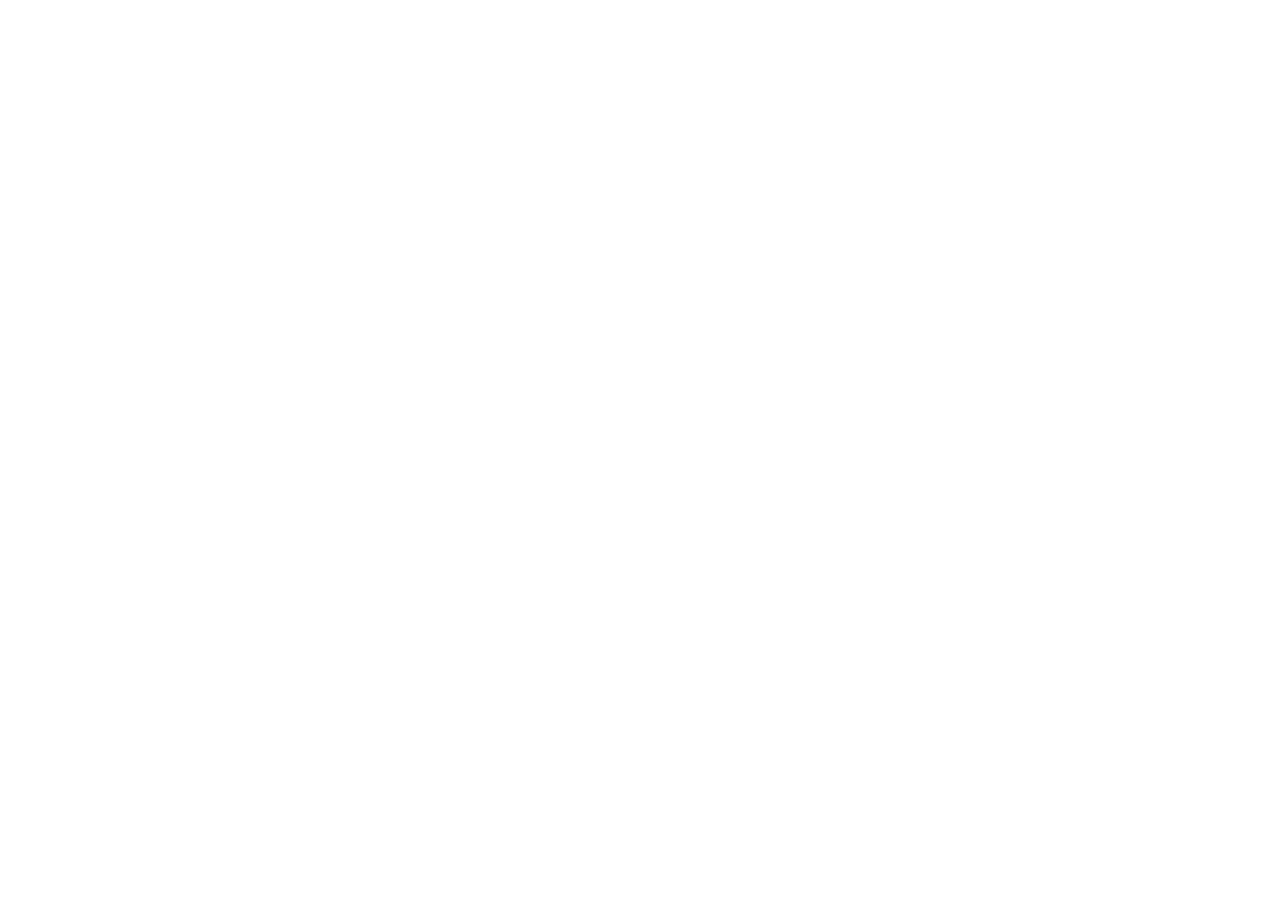
==== index.html @ b3e42848 "test" ====
<!DOCTYPE html>
<html lang="en">
<head>
    <meta charset="UTF-8">
    <meta http-equiv="X-UA-Compatible" content="IE=edge">
    <meta name="viewport" content="width=device-width, initial-scale=1.0">
    <title>Document</title>
</head>
<body>
    
</body>
</html>
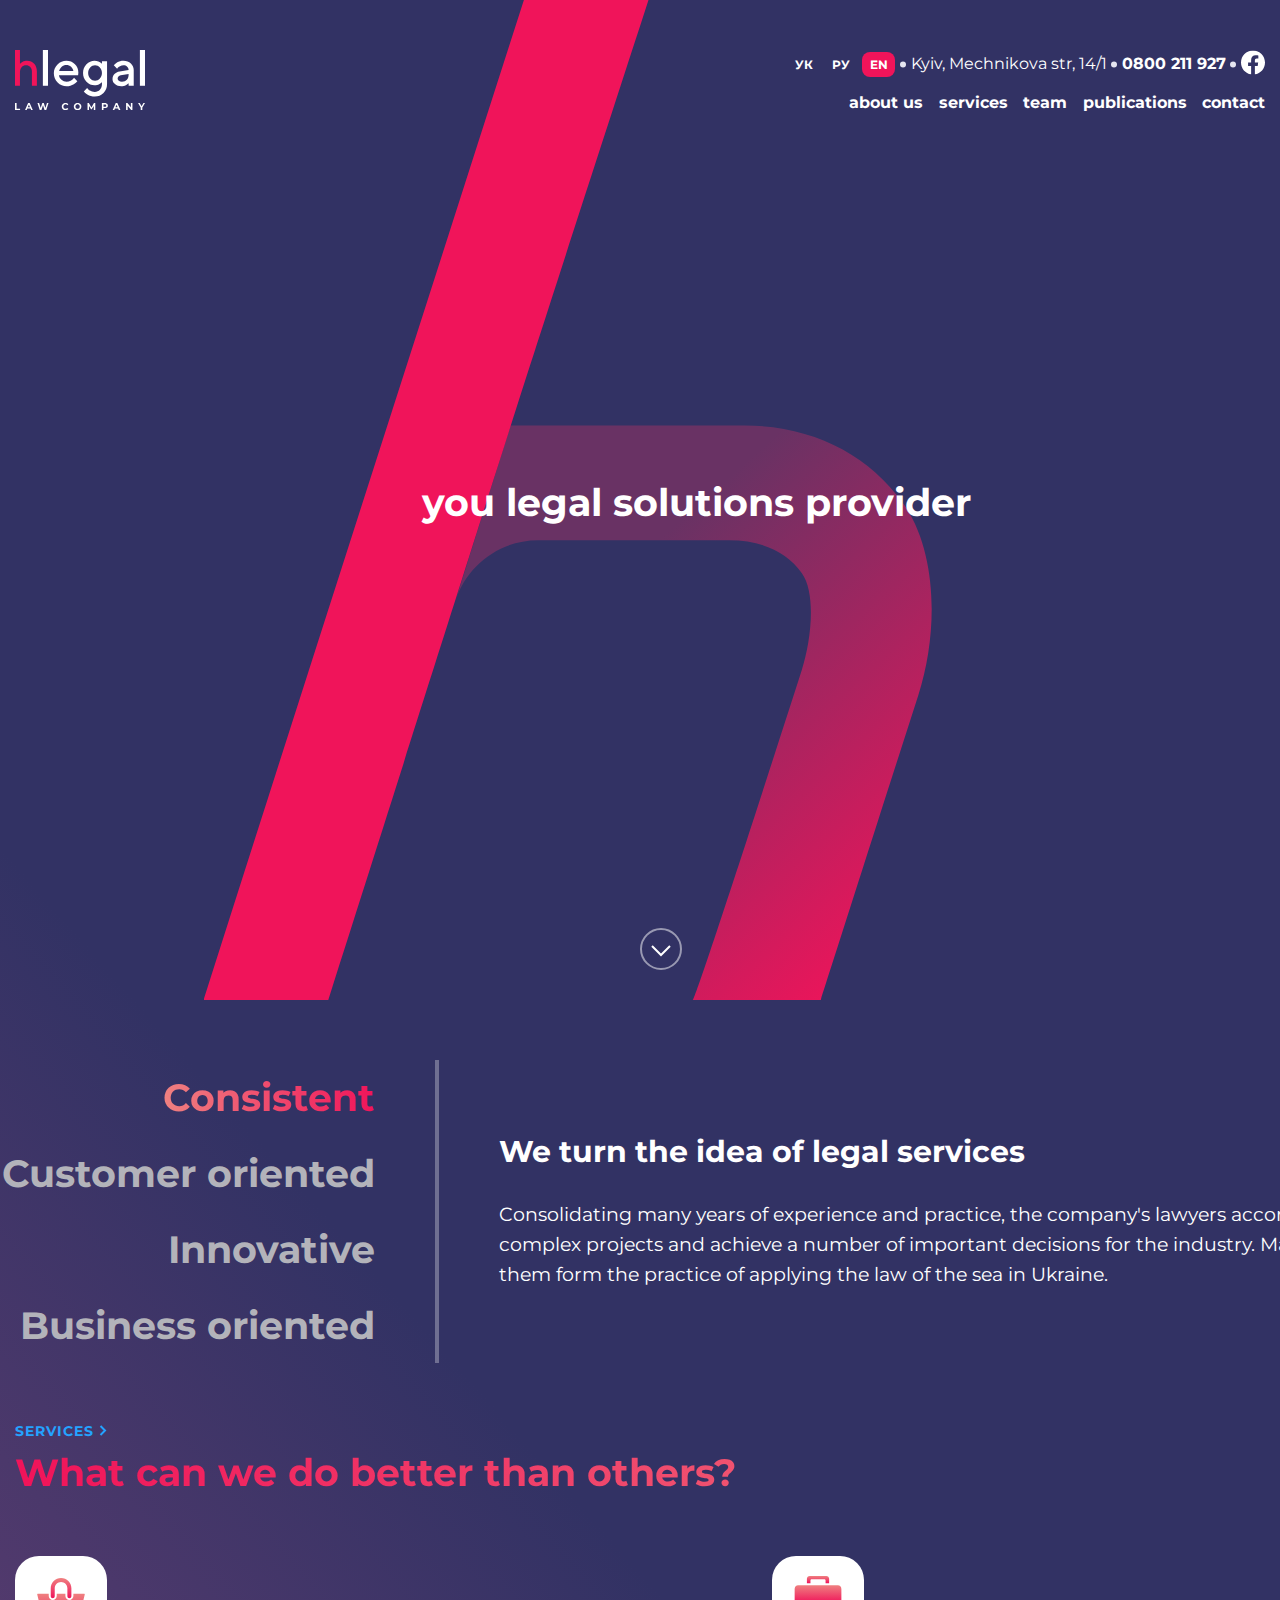
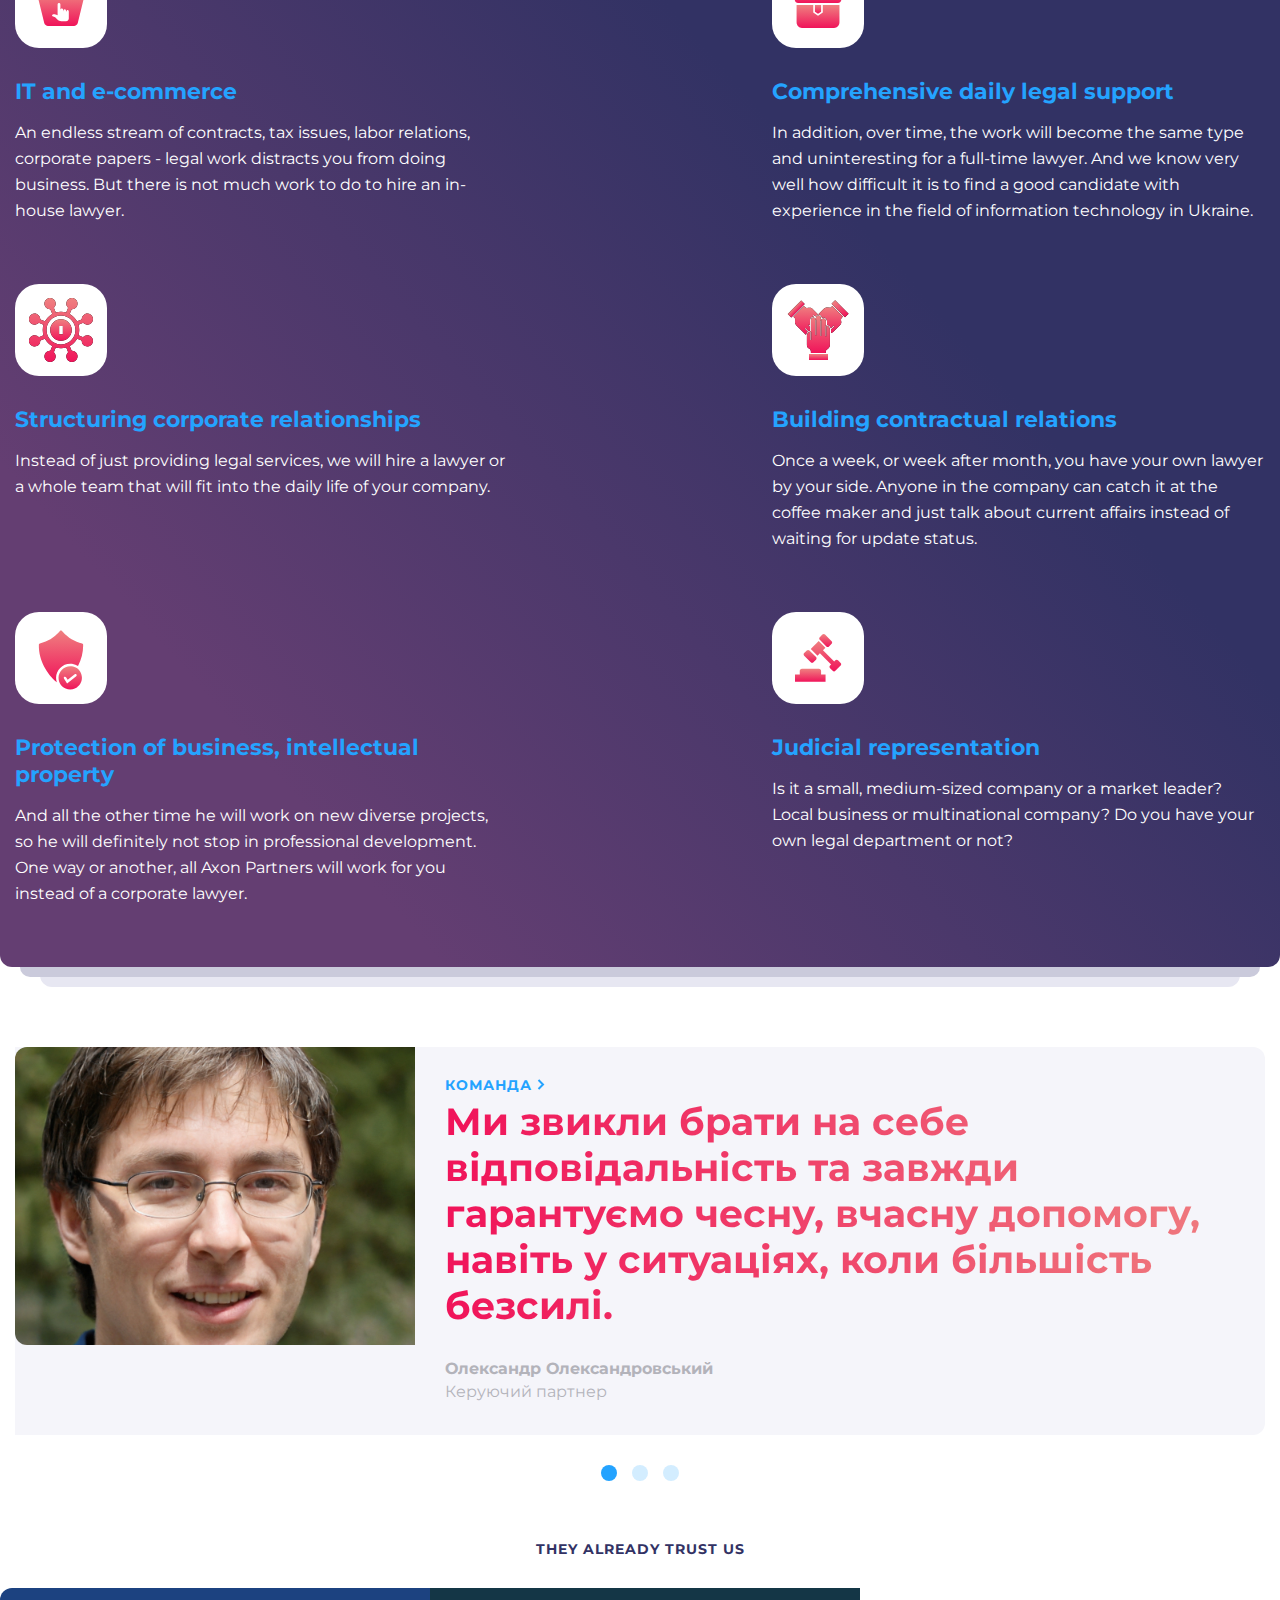
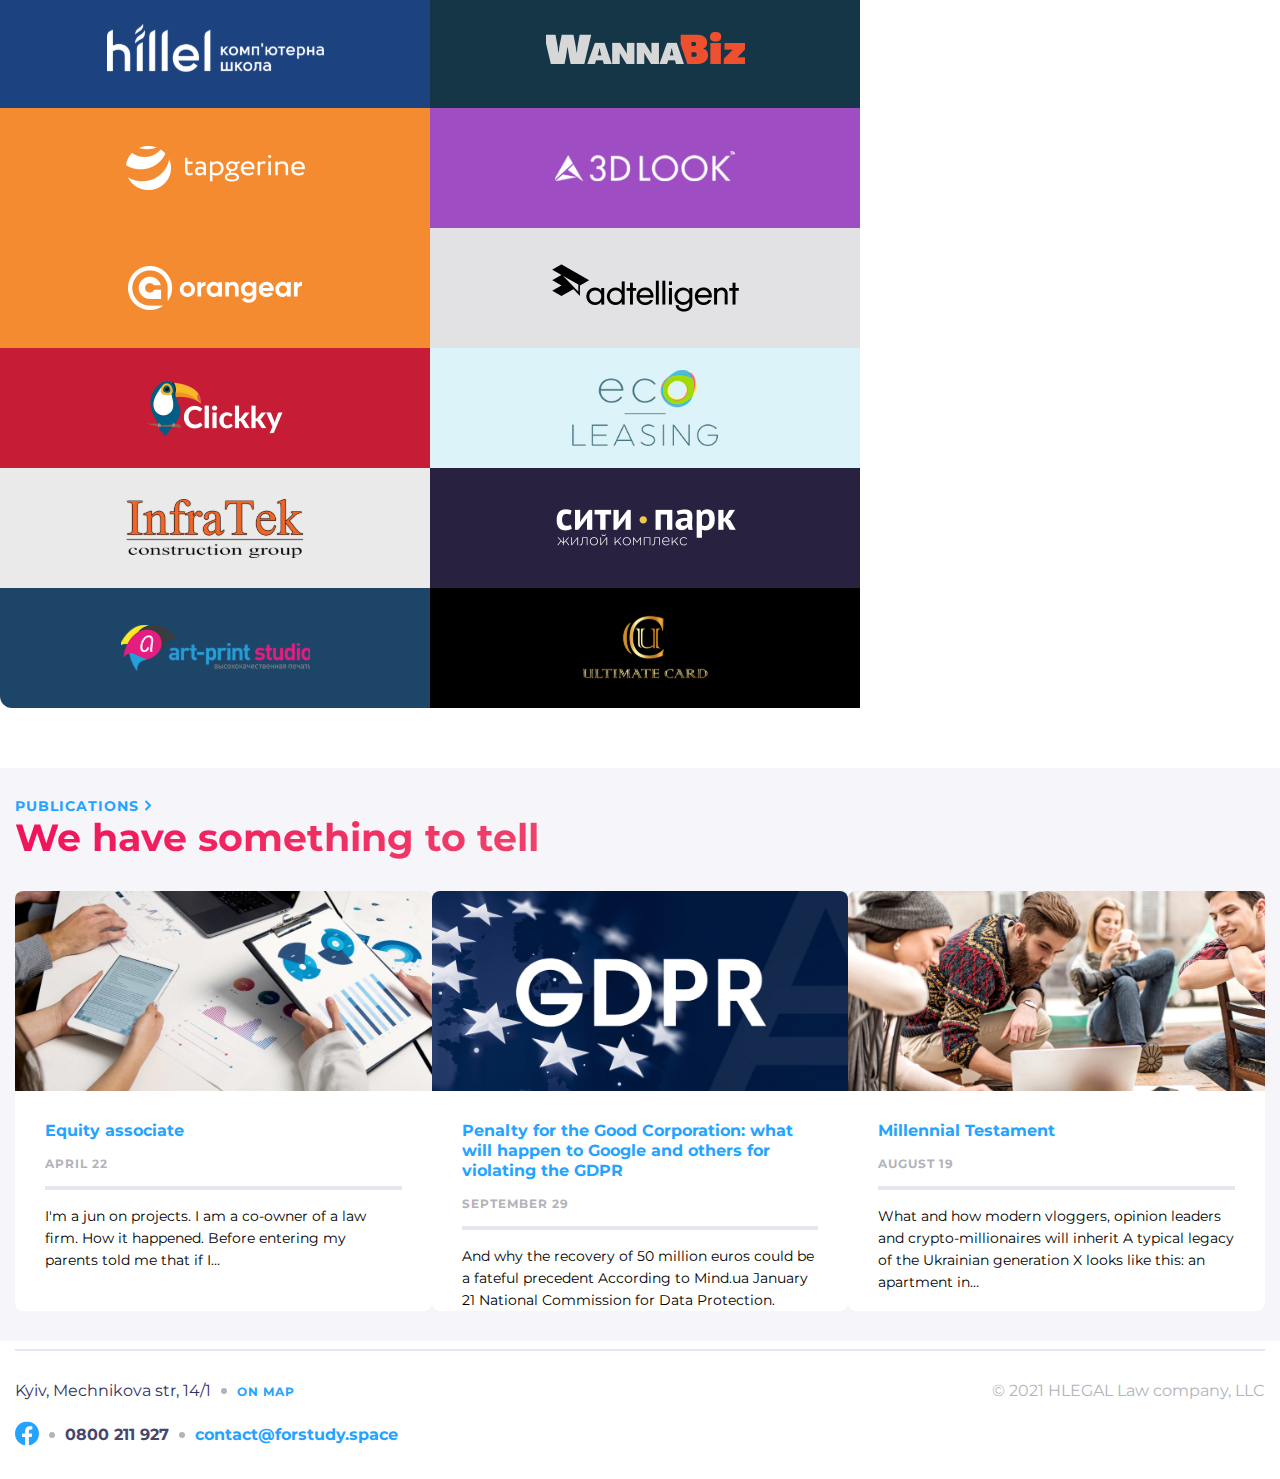
==== commit dfe28478: "v1.0" ====
--- a/index.html
+++ b/index.html
@@ -4,9 +4,344 @@
     <meta charset="UTF-8">
     <meta http-equiv="X-UA-Compatible" content="IE=edge">
     <meta name="viewport" content="width=device-width, initial-scale=1.0">
-    <title>Document</title>
+    <link rel="stylesheet" href="styles/CSS/reset.css">
+    <link rel="stylesheet" href="styles/CSS/style.css">
+    <title>hlegal</title>
 </head>
 <body>
-    
+    <section class="main-content">
+        <div class="splash max-width">
+            <header class="header flex">
+                <div class="header__logo">
+                    <a href="index.html" class="header__logo-link">
+                        <img src="images/Logo.svg" alt="logo" class="header__logo-img">
+                    </a>
+                </div>
+                <div class="header__right-side flex">
+                    <div class="header__contacts flex">
+                        <button class="lang">УК</button>
+                        <button class="lang">РУ</button>
+                        <button class="lang lang-active">EN</button>
+                        <img src="images/icons/Dot_separator.svg" alt="dot" class="dot-separator">
+                        <p class="header-address">Kyiv, Mechnikova str, 14/1</p>
+                        <img src="images/icons/Dot_separator.svg" alt="dot" class="dot-separator">
+                        <a href="tel:+0800211927" class="header-tel">0800 211 927</a>
+                        <img src="images/icons/Dot_separator.svg" alt="dot" class="dot-separator">
+                        <a href="https://www.facebook.com/" class="fb-link" target="blank">
+                            <svg class="fb-logo-header" width="24" height="25" viewBox="0 0 24 25" 
+                            fill="none" xmlns="http://www.w3.org/2000/svg">
+                                <g clip-path="url(#clip0_34498_2871)">
+                                <path d="M24 12.5733C24 5.90541 18.6274 0.5 12 0.5C5.37258 0.5 0 5.90541 
+                                0 12.5733C0 18.5995 4.38823 23.5943 10.125 24.5V16.0633H7.07813V12.5733H10.125V9.91343C10.125 6.88755 
+                                11.9165 5.21615 14.6576 5.21615C15.9705 5.21615 17.3438 5.45195 17.3438 5.45195V8.42313H15.8306C14.3399 
+                                8.42313 13.875 9.35379 13.875 10.3086V12.5733H17.2031L16.6711 16.0633H13.875V24.5C19.6118 
+                                23.5943 24 18.5995 24 12.5733Z" fill="white"/>
+                                </g>
+                                <defs>
+                                <clipPath id="clip0_34498_2871">
+                                <rect width="24" height="24" fill="white" transform="translate(0 0.5)"/>
+                                </clipPath>
+                                </defs>
+                            </svg>
+                        </a>
+                    </div>
+                    <nav class="header__nav">
+                        <ul class="header__nav_ul flex">
+                            <li class="header__nav-item">
+                                <a href="" class="header__nav-link">about us</a>
+                            </li>
+                            <li class="header__nav-item">
+                                <a href="" class="header__nav-link">services</a>
+                            </li>
+                            <li class="header__nav-item">
+                                <a href="" class="header__nav-link">team</a>
+                            </li>
+                            <li class="header__nav-item">
+                                <a href="" class="header__nav-link">publications</a>
+                            </li>
+                            <li class="header__nav-item">
+                                <a href="" class="header__nav-link">contact</a>
+                            </li>
+                        </ul>
+                    </nav>
+                </div>
+            </header>
+            <p class="splash__text">you legal solutions provider</p>
+            <svg class="scroll" width="42" height="42" viewBox="0 0 42 42" fill="none" xmlns="http://www.w3.org/2000/svg">
+                <circle opacity="0.5" cx="21" cy="21" r="20" stroke="white" stroke-width="2"/>
+                <path d="M12 18L21 27L30 18" stroke="white" stroke-width="2"/>
+            </svg>
+        </div>
+        <div class="experience flex max-width">
+            <ul class="experience__list flex">
+                <li><a href="" class="experience__link experience-active">Consistent</a></li>
+                <li><a href="" class="experience__link">Customer oriented</a></li>
+                <li><a href="" class="experience__link">Innovative</a></li>
+                <li><a href="" class="experience__link">Business oriented</a></li>
+            </ul>
+            <img src="images/vertical-line.svg" class="experience__vert-line">
+            <div class="experience__content">
+                <h2 class="experience__title">We turn the idea of legal services</h2>
+                <p class="experience__text">
+                    Consolidating many years of experience and practice, the company's 
+                    lawyers accompany complex projects and achieve a number of important 
+                    decisions for the industry. Many of them form the practice of applying 
+                    the law of the sea in Ukraine.
+                </p>
+            </div>
+        </div>
+        <div class="services">
+            <div class="max-width">
+                <a href="http://" class="services__link" >Services 
+                    <svg class="arrow" width="8" height="11" viewBox="0 0 8 11" fill="none" xmlns="http://www.w3.org/2000/svg">
+                        <path d="M1.5 1L6 5.5L1.5 10" stroke="#24A3FF" stroke-width="2"/>
+                    </svg>
+                </a>
+                <p class="services__title">What can we do better than others?</p>
+                <div class="services__cards flex">
+                    <div class="service-card">
+                        <img src="images/icons/Icon1.svg" alt="icon" class="service-card__icon">
+                        <a href="" class="service-card__link">IT and e-commerce</a>
+                        <p class="service-card__text">
+                            An endless stream of contracts, tax issues, labor relations, 
+                            corporate papers - legal work distracts you from doing business. 
+                            But there is not much work to do to hire an in-house lawyer.
+                        </p>
+                    </div>
+                    <div class="service-card">
+                        <img src="images/icons/Icon2.svg" alt="icon" class="service-card__icon">
+                        <a href="" class="service-card__link">Comprehensive daily legal support</a>
+                        <p class="service-card__text">
+                            In addition, over time, the work will become the same type and 
+                            uninteresting for a full-time lawyer. And we know very well how 
+                            difficult it is to find a good candidate with experience in the 
+                            field of information technology in Ukraine.
+                        </p>
+                    </div>
+                    <div class="service-card">
+                        <img src="images/icons/Icon3.svg" alt="icon" class="service-card__icon">
+                        <a href="" class="service-card__link">Structuring corporate relationships</a>
+                        <p class="service-card__text">Instead of just providing legal services, we will 
+                            hire a lawyer or a whole team that will fit into the daily life of 
+                            your company.
+                        </p>
+                    </div>
+                    <div class="service-card">
+                        <img src="images/icons/Icon4.svg" alt="icon" class="service-card__icon">
+                        <a href="" class="service-card__link">Building contractual relations</a>
+                        <p class="service-card__text">
+                            Once a week, or week after month, you have your own lawyer by your side. 
+                            Anyone in the company can catch it at the coffee maker and just talk 
+                            about current affairs instead of waiting for update status.
+                        </p>
+                    </div>
+                    <div class="service-card">
+                        <img src="images/icons/Icon5.svg" alt="icon" class="service-card__icon">
+                        <a href="" class="service-card__link">Protection of business, intellectual property</a>
+                        <p class="service-card__text">
+                            And all the other time he will work on new diverse projects, so he will 
+                            definitely not stop in professional development. One way or another, 
+                            all Axon Partners will work for you instead of a corporate lawyer.
+                        </p>
+                    </div>
+                    <div class="service-card">
+                        <img src="images/icons/Icon6.svg" alt="icon" class="service-card__icon">
+                        <a href="" class="service-card__link">Judicial representation</a>
+                        <p class="service-card__text">
+                            Is it a small, medium-sized company or a market leader? Local business 
+                            or multinational company? Do you have your own legal department or not?
+                        </p>
+                    </div>
+                </div>
+            </div>
+        </div>
+    </section>
+    <section class="team">
+        <div class="max-width">
+            <div class="team-card flex">
+                <img src="images/Team-1.jpg" alt="photo" class="team-card__photo">
+                <div class="team-card__info">
+                    <a href="" class="team-card__link">команда
+                        <svg class="arrow" width="8" height="11" viewBox="0 0 8 11" fill="none" xmlns="http://www.w3.org/2000/svg">
+                            <path d="M1.5 1L6 5.5L1.5 10" stroke="#24A3FF" stroke-width="2"/>
+                        </svg>
+                    </a>
+                    <p class="team-card__title">
+                        Ми звикли брати на себе відповідальність та завжди гарантуємо чесну, 
+                        вчасну допомогу, навіть у ситуаціях, коли більшість безсилі.
+                    </p>
+                    <p class="team-card__name">Олександр Олександровський</p>
+                    <p class="team-card__post">Керуючий партнер</p>
+                </div>
+            </div>
+            <div class="team-pointers flex">
+                <svg class="team-pointers__pointer pointer-active" width="16" height="16" 
+                viewBox="0 0 16 16" fill="none" xmlns="http://www.w3.org/2000/svg">
+                    <circle opacity="0.2" cx="8" cy="8" r="8" fill="#24A3FF"/>
+                </svg>
+                <svg class="team-pointers__pointer" width="16" height="16" 
+                viewBox="0 0 16 16" fill="none" xmlns="http://www.w3.org/2000/svg">
+                    <circle opacity="0.2" cx="8" cy="8" r="8" fill="#24A3FF"/>
+                </svg>
+                <svg class="team-pointers__pointer" width="16" height="16" 
+                viewBox="0 0 16 16" fill="none" xmlns="http://www.w3.org/2000/svg">
+                    <circle opacity="0.2" cx="8" cy="8" r="8" fill="#24A3FF"/>
+                </svg>
+            </div>
+        </div>
+    </section>
+    <article class="clients">
+        <h3 class="clients__title">They already trust us</h3>
+        <div class="clients__cards flex">
+            <div class="client-card">
+                <a href="" class="card-hillel">
+                    <img src="images/clients/hillel.svg" alt="hillel" class="client-card__img">
+                </a>
+            </div>
+            <div class="client-card">
+                <a href="" class="card-wannabiz">
+                    <img src="images/clients/wannabiz.svg" alt="wannabiz" class="client-card__img">
+                </a>
+            </div>
+            <div class="client-card">
+                <a href="" class="card-tapgerine">
+                    <img src="images/clients/tapgerine.svg" alt="tapgerine" class="client-card__img">
+                </a>
+            </div>
+            <div class="client-card">
+                <a href="" class="card-3dlook">
+                    <img src="images/clients/3dlook.svg" alt="3dlook" class="client-card__img">
+                </a></div>
+            <div class="client-card">
+                <a href="" class="card-orangear">
+                    <img src="images/clients/orangear.svg" alt="orangear" class="client-card__img">
+                </a>
+            </div>
+            <div class="client-card">
+                <a href="" class="card-adtelligent">
+                    <img src="images/clients/adtelligent.svg" alt="adtelligent" class="client-card__img">
+                </a>
+            </div>
+            <div class="client-card">
+                <a href="" class="card-clickky">
+                    <img src="images/clients/clickky.svg" alt="clickky" class="client-card__img">
+                </a>
+            </div>
+            <div class="client-card">
+                <a href="" class="card-eco">
+                    <img src="images/clients/eco-leasing.svg" alt="eco" class="client-card__img">
+                </a>
+            </div>
+            <div class="client-card">
+                <a href="" class="card-ingratek">
+                    <img src="images/clients/ingratek.svg" alt="ingratek" class="client-card__img">
+                </a>
+            </div>
+            <div class="client-card">
+                <a href="" class="card-city-par">
+                    <img src="images/clients/city-par.svg" alt="city-par" class="client-card__img">
+                </a>
+            </div>
+            <div class="client-card">
+                <a href="" class="card-artprint">
+                    <img src="images/clients/artprint.svg" alt="artprint" class="client-card__img">
+                </a>
+            </div>
+            <div class="client-card">
+                <a href="" class="card-ultimatecard">
+                    <img src="images/clients/ultimatecard.svg" alt="ultimatecard" class="client-card__img">
+                </a>
+            </div>
+        </div>
+    </article>
+    <article class="recommended">
+        <div class="max-width">
+            <a href="" class="recommended__link">Publications
+                <svg class="arrow" width="8" height="11" viewBox="0 0 8 11" fill="none" xmlns="http://www.w3.org/2000/svg">
+                    <path d="M1.5 1L6 5.5L1.5 10" stroke="#24A3FF" stroke-width="2"/>
+                </svg>
+            </a>
+            <p class="recommended__title">We have something to tell</p>
+            <div class="recommended__cards flex">
+                <div class="recommended-card flex">
+                    <img src="images/Publication-1.jpg" alt="img" class="recommended-card__img">
+                    <div class="recommended-card-info">
+                        <a href="" class="recommended-card__link">Equity associate</a>
+                        <p class="recommended-card__date">April 22</p>
+                        <hr class="recommended-card__line">
+                        <p class="recommended-card__text">
+                            I'm a jun on projects. I am a co-owner of a law firm. How it happened. 
+                            Before entering my parents told me that if I…
+                        </p>
+                    </div>
+                </div>
+                <div class="recommended-card flex">
+                    <img src="images/Publication-2.jpg" alt="img" class="recommended-card__img">
+                    <div class="recommended-card-info">
+                        <a href="" class="recommended-card__link">
+                            Penalty for the Good Corporation: what will happen to Google and others 
+                            for violating the GDPR
+                        </a>
+                        <p class="recommended-card__date">September 29</p>
+                        <hr class="recommended-card__line">
+                        <p class="recommended-card__text">
+                            And why the recovery of 50 million euros could be a fateful precedent 
+                            According to Mind.ua January 21 National Commission for Data Protection.
+                        </p>
+                    </div>
+                </div>
+                <div class="recommended-card flex">
+                    <img src="images/Publication-3.jpg" alt="img" class="recommended-card__img">
+                    <div class="recommended-card-info">
+                        <a href="" class="recommended-card__link">Millennial Testament</a>
+                        <p class="recommended-card__date">August 19</p>
+                        <hr class="recommended-card__line">
+                        <p class="recommended-card__text">
+                            What and how modern vloggers, opinion leaders and crypto-millionaires will 
+                            inherit A typical legacy of the Ukrainian generation X looks like this: an 
+                            apartment in…
+                        </p>
+                    </div>
+                </div>
+            </div>
+        </div>
+    </article>
+    <footer class="footer">
+        <div class="max-width">
+            <hr class="footer__line">
+            <div class="footer-content">
+                <div class="footer-content__address flex">
+                <p class="footer-address">Kyiv, Mechnikova str, 14/1</p>
+                <img src="images/icons/Dot_separator_grey.svg" alt="dot" class="dot-footer">
+                <a href="https://goo.gl/maps/HqJqgipNbbEoMEjj6" class="footer-map" target="blank">On map</a>
+                <p class="copyrights">© 2021 HLEGAL Law company, LLC</p>
+                </div>
+                <div class="footer-content__contacts flex">
+                    <a href="https://www.facebook.com/" class="fb-link" target="blank">
+                        <svg class="fb-logo-footer" width="24" height="25" viewBox="0 0 24 25" 
+                        fill="none" xmlns="http://www.w3.org/2000/svg">
+                            <g clip-path="url(#clip0_34498_2871)">
+                            <path d="M24 12.5733C24 5.90541 18.6274 0.5 12 0.5C5.37258 0.5 0 5.90541 
+                            0 12.5733C0 18.5995 4.38823 23.5943 10.125 24.5V16.0633H7.07813V12.5733H10.125V9.91343C10.125 6.88755 
+                            11.9165 5.21615 14.6576 5.21615C15.9705 5.21615 17.3438 5.45195 17.3438 5.45195V8.42313H15.8306C14.3399 
+                            8.42313 13.875 9.35379 13.875 10.3086V12.5733H17.2031L16.6711 16.0633H13.875V24.5C19.6118 
+                            23.5943 24 18.5995 24 12.5733Z" fill="white"/>
+                            </g>
+                            <defs>
+                            <clipPath id="clip0_34498_2871">
+                            <rect width="24" height="24" fill="white" transform="translate(0 0.5)"/>
+                            </clipPath>
+                        </defs>
+                        </svg>
+                    </a>
+                    <img src="images/icons/Dot_separator_grey.svg" alt="dot" class="dot-footer">
+                    <a href="tel:+0800211927" class="footer-tel">0800 211 927</a>
+                    <img src="images/icons/Dot_separator_grey.svg" alt="dot" class="dot-footer">
+                    <a class="footer-mail" href="mailto:">contact@forstudy.space</a>
+                </div>
+            </div>
+        </div>
+        </div>
+    </footer>
 </body>
 </html>--- a/styles/CSS/style.css
+++ b/styles/CSS/style.css
@@ -0,0 +1,562 @@
+.flex {
+  display: flex; }
+
+.max-width {
+  max-width: 1630px;
+  margin: 0 auto;
+  padding: 0 15px; }
+
+a {
+  text-decoration: none;
+  font-family: 'Montserrat'; }
+
+.header {
+  justify-content: space-between;
+  padding-top: 50px; }
+
+.header__logo-link {
+  display: block;
+  width: 130px; }
+
+.header__right-side {
+  flex-direction: column;
+  align-items: flex-end; }
+
+.header__contacts {
+  justify-content: space-between;
+  align-items: center;
+  width: 478px; }
+
+.lang {
+  border-radius: 8px;
+  width: 33px;
+  height: 25px;
+  border: none;
+  background: none;
+  font-family: 'Montserrat';
+  font-weight: 700;
+  font-size: 12px;
+  line-height: 15px;
+  color: #fff;
+  cursor: pointer; }
+  .lang:hover {
+    background: rgba(255, 255, 255, 0.2); }
+  .lang.lang-active {
+    background: #F0145A; }
+
+.header-address {
+  font-family: 'Montserrat';
+  font-weight: 400;
+  font-size: 16px;
+  line-height: 20px;
+  color: #fff;
+  text-decoration: none; }
+
+.header-tel {
+  font-family: 'Montserrat';
+  font-weight: 700;
+  font-size: 16px;
+  line-height: 20px;
+  color: #fff; }
+
+.fb-link {
+  display: block;
+  width: 24px; }
+
+.fb-logo-header path {
+  fill: #fff; }
+.fb-logo-header:hover path {
+  fill: #F0145A; }
+
+.header__nav_ul {
+  width: 416px;
+  margin-top: 15px;
+  justify-content: space-between; }
+
+.header__nav-link {
+  font-family: 'Montserrat';
+  font-weight: 700;
+  font-size: 16px;
+  line-height: 20px;
+  color: #fff; }
+  .header__nav-link:hover {
+    text-decoration: underline solid 2px;
+    text-underline-offset: 6px; }
+
+.dot-separator {
+  width: 6px; }
+
+.footer__line {
+  height: 2px;
+  background-color: #E6E6F0;
+  border: none; }
+
+.footer-content {
+  margin: 30px 0; }
+
+.footer-content__address {
+  align-items: center;
+  margin-bottom: 20px; }
+
+.footer-address {
+  font-family: 'Montserrat';
+  font-weight: 400;
+  font-size: 16px;
+  line-height: 20px;
+  color: #323264;
+  text-decoration: none; }
+
+.footer-map {
+  font-family: 'Montserrat';
+  font-weight: 700;
+  font-size: 12px;
+  line-height: 15px;
+  letter-spacing: 1px;
+  text-transform: uppercase;
+  color: #24A3FF; }
+
+.footer-content__contacts {
+  align-items: center; }
+
+.fb-logo-footer path {
+  fill: #24A3FF; }
+.fb-logo-footer:hover path {
+  fill: #F0145A; }
+
+.footer-tel {
+  font-family: 'Montserrat';
+  font-weight: 700;
+  font-size: 16px;
+  line-height: 20px;
+  color: #46466E; }
+
+.footer-mail {
+  font-family: 'Montserrat';
+  font-weight: 700;
+  font-size: 16px;
+  line-height: 20px;
+  color: #24A3FF; }
+  .footer-mail:hover {
+    color: #F0145A; }
+
+.copyrights {
+  font-family: 'Montserrat';
+  font-weight: 400;
+  font-size: 16px;
+  line-height: 20px;
+  color: #B3B3BA;
+  text-decoration: none;
+  margin-left: auto; }
+
+.dot-footer {
+  margin: 0 10px;
+  width: 6px; }
+
+.clients__title {
+  font-family: 'Montserrat';
+  font-weight: 700;
+  font-size: 14px;
+  line-height: 17px;
+  letter-spacing: 1px;
+  text-transform: uppercase;
+  color: #323264;
+  text-align: center; }
+
+.clients__cards {
+  max-width: 1720px;
+  border-radius: 12px;
+  flex-wrap: wrap;
+  margin: 0 auto;
+  margin-top: 30px;
+  margin-bottom: 60px;
+  overflow: hidden; }
+
+.clients__cards a {
+  height: 120px;
+  text-align: center;
+  display: flex;
+  justify-content: center;
+  align-items: center;
+  width: 430px; }
+
+.card-hillel {
+  background-color: #1C4280; }
+
+.card-wannabiz {
+  background-color: #143646; }
+
+.card-tapgerine {
+  background-color: #F48B30; }
+
+.card-3dlook {
+  background-color: #9E4DC3; }
+
+.card-orangear {
+  background-color: #F48B30; }
+
+.card-adtelligent {
+  background-color: #E2E2E4; }
+
+.card-clickky {
+  background-color: #C71C36; }
+
+.card-eco {
+  background-color: #DCF3F9; }
+
+.card-ingratek {
+  background-color: #EAEAEA; }
+
+.card-city-par {
+  background-color: #282240; }
+
+.card-artprint {
+  background-color: #1D4568; }
+
+.card-ultimatecard {
+  background-color: #000; }
+
+@font-face {
+  font-family: 'Montserrat';
+  src: url("../../fonts/Montserrat-Regular.ttf");
+  font-weight: 400; }
+@font-face {
+  font-family: 'Montserrat';
+  src: url("../../fonts/Montserrat-Bold.ttf");
+  font-weight: 700; }
+* {
+  box-sizing: border-box; }
+
+.main-content {
+  background: linear-gradient(228.57deg, #323264 11.93%, #323264 57.17%, #643E72 87.46%);
+  border-radius: 0px 0px 12px 12px;
+  position: relative;
+  margin-bottom: 80px; }
+  .main-content:after {
+    content: '';
+    width: calc(100% - 40px);
+    height: 10px;
+    bottom: 0;
+    position: absolute;
+    z-index: -1;
+    -moz-border-radius: 0 0 12px 12px;
+    /* FF1+ */
+    -webkit-border-radius: 0 0 12px 12px;
+    /* Saf3+, Chrome */
+    border-radius: 0 0 12px 12px;
+    /* Opera 10.5, IE 9 */
+    -moz-box-shadow: 0px 10px 0 #CACADB;
+    /* FF3.5+ */
+    -webkit-box-shadow: 0px 10px 0 #CACADB;
+    /* Saf3.0+, Chrome */
+    box-shadow: 0px 10px 0 #CACADB;
+    /* Opera 10.5, IE 9.0 */
+    left: 50%;
+    transform: translate(-50%); }
+  .main-content:before {
+    content: '';
+    width: calc(100% - 80px);
+    height: 20px;
+    bottom: -10px;
+    position: absolute;
+    z-index: -2;
+    -moz-border-radius: 0 0 12px 12px;
+    /* FF1+ */
+    -webkit-border-radius: 0 0 12px 12px;
+    /* Saf3+, Chrome */
+    border-radius: 0 0 12px 12px;
+    /* Opera 10.5, IE 9 */
+    -moz-box-shadow: 0px 10px 0 #E7E7F2;
+    /* FF3.5+ */
+    -webkit-box-shadow: 0px 10px 0 #E7E7F2;
+    /* Saf3.0+, Chrome */
+    box-shadow: 0px 10px 0 #E7E7F2;
+    /* Opera 10.5, IE 9.0 */
+    left: 50%;
+    transform: translate(-50%); }
+
+.splash {
+  background-image: url("../../images/Symbol.svg");
+  background-repeat: no-repeat;
+  background-size: auto 100%;
+  background-position: center;
+  height: 1000px;
+  position: relative;
+  text-align: center; }
+
+.splash__text {
+  font-family: 'Montserrat';
+  font-weight: 700;
+  font-size: 38px;
+  line-height: 46px;
+  color: #fff;
+  position: absolute;
+  left: 33%;
+  top: 48%; }
+
+.scroll {
+  margin-bottom: 30px;
+  cursor: pointer;
+  position: absolute;
+  bottom: 0%; }
+
+.scroll:hover circle, .scroll:hover path {
+  stroke: #F0145A; }
+
+.experience {
+  padding: 60px 0;
+  width: 1360px;
+  margin: 0 auto;
+  align-items: center;
+  justify-content: center; }
+
+.experience__list {
+  text-align: right;
+  width: 375px;
+  flex-shrink: 0;
+  flex-direction: column; }
+  .experience__list li:not(:first-of-type) {
+    margin-top: 30px; }
+
+.experience__link {
+  font-family: 'Montserrat';
+  font-weight: 700;
+  font-size: 38px;
+  line-height: 46px;
+  color: #B3B3BA; }
+  .experience__link:hover {
+    color: #F0145A; }
+
+.experience-active {
+  background: linear-gradient(90.13deg, #EF8080 0.84%, #F0145A 99.96%);
+  -webkit-background-clip: text;
+  -webkit-text-fill-color: transparent;
+  background-clip: text; }
+
+.experience__vert-line {
+  margin: 0 60px;
+  height: 303px; }
+
+.experience__title {
+  font-family: 'Montserrat';
+  font-weight: 700;
+  font-size: 30px;
+  line-height: 37px;
+  color: #fff; }
+
+.experience__text {
+  font-family: 'Montserrat';
+  font-weight: 400;
+  font-size: 19px;
+  line-height: 30px;
+  color: #fff;
+  margin-top: 30px; }
+
+.services__link {
+  font-family: 'Montserrat';
+  font-weight: 700;
+  font-size: 14px;
+  line-height: 17px;
+  letter-spacing: 1px;
+  text-transform: uppercase;
+  color: #24A3FF; }
+  .services__link:hover, .services__link:hover .arrow > path {
+    color: #F0145A;
+    stroke: #F0145A; }
+
+.arrow {
+  vertical-align: baseline; }
+
+.services__title {
+  font-family: 'Montserrat';
+  font-weight: 700;
+  font-size: 38px;
+  line-height: 46px;
+  background: linear-gradient(90.13deg, #F0145A 0.84%, #EF8080 99.96%);
+  -webkit-background-clip: text;
+  -webkit-text-fill-color: transparent;
+  background-clip: text;
+  margin-top: 10px; }
+
+.services__cards {
+  flex-wrap: wrap;
+  justify-content: space-between;
+  padding-bottom: 60px; }
+
+.service-card {
+  width: 493px;
+  padding-top: 60px;
+  cursor: pointer; }
+  .service-card:hover .service-card__link {
+    color: #F0145A; }
+
+.service-card__icon {
+  display: block;
+  width: 92px; }
+
+.service-card__link {
+  font-family: 'Montserrat';
+  font-weight: 700;
+  font-size: 22px;
+  line-height: 27px;
+  color: #24A3FF;
+  display: block;
+  margin-top: 30px;
+  margin-bottom: 15px; }
+
+.service-card__text {
+  font-family: 'Montserrat';
+  font-weight: 400;
+  font-size: 16px;
+  line-height: 26px;
+  color: #fff; }
+
+.team-card {
+  background-color: #F5F5FA;
+  border-radius: 0 12px 12px 0; }
+
+.team-card__info {
+  padding: 30px 0; }
+
+.team-card__photo {
+  display: block;
+  width: 400px;
+  height: 298px;
+  object-fit: cover;
+  border-radius: 12px 0px 0px 12px;
+  margin-right: 30px;
+  flex-shrink: 0; }
+
+.team-card__link {
+  font-family: 'Montserrat';
+  font-weight: 700;
+  font-size: 14px;
+  line-height: 17px;
+  letter-spacing: 1px;
+  text-transform: uppercase;
+  color: #24A3FF; }
+  .team-card__link:hover, .team-card__link:hover .arrow > path {
+    color: #F0145A;
+    stroke: #F0145A; }
+
+.team-card__title {
+  font-family: 'Montserrat';
+  font-weight: 700;
+  font-size: 38px;
+  line-height: 46px;
+  background: linear-gradient(90.13deg, #F0145A 0.84%, #EF8080 99.96%);
+  -webkit-background-clip: text;
+  -webkit-text-fill-color: transparent;
+  background-clip: text;
+  margin-top: 5px;
+  margin-bottom: 30px; }
+
+.team-card__name {
+  font-family: 'Montserrat';
+  font-weight: 700;
+  font-size: 16px;
+  line-height: 20px;
+  color: #B3B3BA; }
+
+.team-card__post {
+  font-family: 'Montserrat';
+  font-weight: 400;
+  font-size: 16px;
+  line-height: 26px;
+  color: #B3B3BA; }
+
+.team-pointers {
+  margin: 0 auto;
+  text-align: center;
+  width: 78px;
+  justify-content: space-between;
+  margin-top: 30px;
+  margin-bottom: 60px; }
+
+.team-pointers__pointer {
+  cursor: pointer; }
+  .team-pointers__pointer:hover circle {
+    opacity: 0.6; }
+  .team-pointers__pointer.pointer-active circle {
+    opacity: 1; }
+
+.recommended {
+  background-color: #F5F5FA;
+  padding: 30px 0; }
+
+.recommended__link {
+  font-family: 'Montserrat';
+  font-weight: 700;
+  font-size: 14px;
+  line-height: 17px;
+  letter-spacing: 1px;
+  text-transform: uppercase;
+  color: #24A3FF;
+  margin-bottom: 10px; }
+  .recommended__link:hover, .recommended__link:hover .arrow > path {
+    color: #F0145A;
+    stroke: #F0145A; }
+
+.recommended__title {
+  font-family: 'Montserrat';
+  font-weight: 700;
+  font-size: 38px;
+  line-height: 46px;
+  background: linear-gradient(90.13deg, #F0145A 0.84%, #EF8080 99.96%);
+  -webkit-background-clip: text;
+  -webkit-text-fill-color: transparent;
+  background-clip: text;
+  margin-bottom: 30px; }
+
+.recommended__cards {
+  justify-content: space-between; }
+
+.recommended-card {
+  flex-direction: column;
+  width: 513px;
+  border-radius: 8px;
+  overflow: hidden;
+  background-color: #fff;
+  cursor: pointer; }
+  .recommended-card:hover .recommended-card__link {
+    color: #F0145A; }
+
+.recommended-card__img {
+  display: block;
+  object-fit: cover;
+  height: 200px;
+  margin-bottom: 30px; }
+
+.recommended-card-info {
+  padding: 0 30px; }
+
+.recommended-card__link {
+  font-family: 'Montserrat';
+  font-weight: 700;
+  font-size: 16px;
+  line-height: 20px;
+  color: #24A3FF; }
+
+.recommended-card__date {
+  font-family: 'Montserrat';
+  font-weight: 700;
+  font-size: 12px;
+  line-height: 15px;
+  letter-spacing: 1px;
+  text-transform: uppercase;
+  margin: 15px 0;
+  color: #B3B3BA; }
+
+.recommended-card__line {
+  height: 4px;
+  background-color: #E6E6F0;
+  border: none;
+  margin-bottom: 15px; }
+
+.recommended-card__text {
+  font-family: 'Montserrat';
+  font-weight: 400;
+  font-size: 14px;
+  line-height: 22px;
+  color: #000; }
+
+/*# sourceMappingURL=style.css.map */
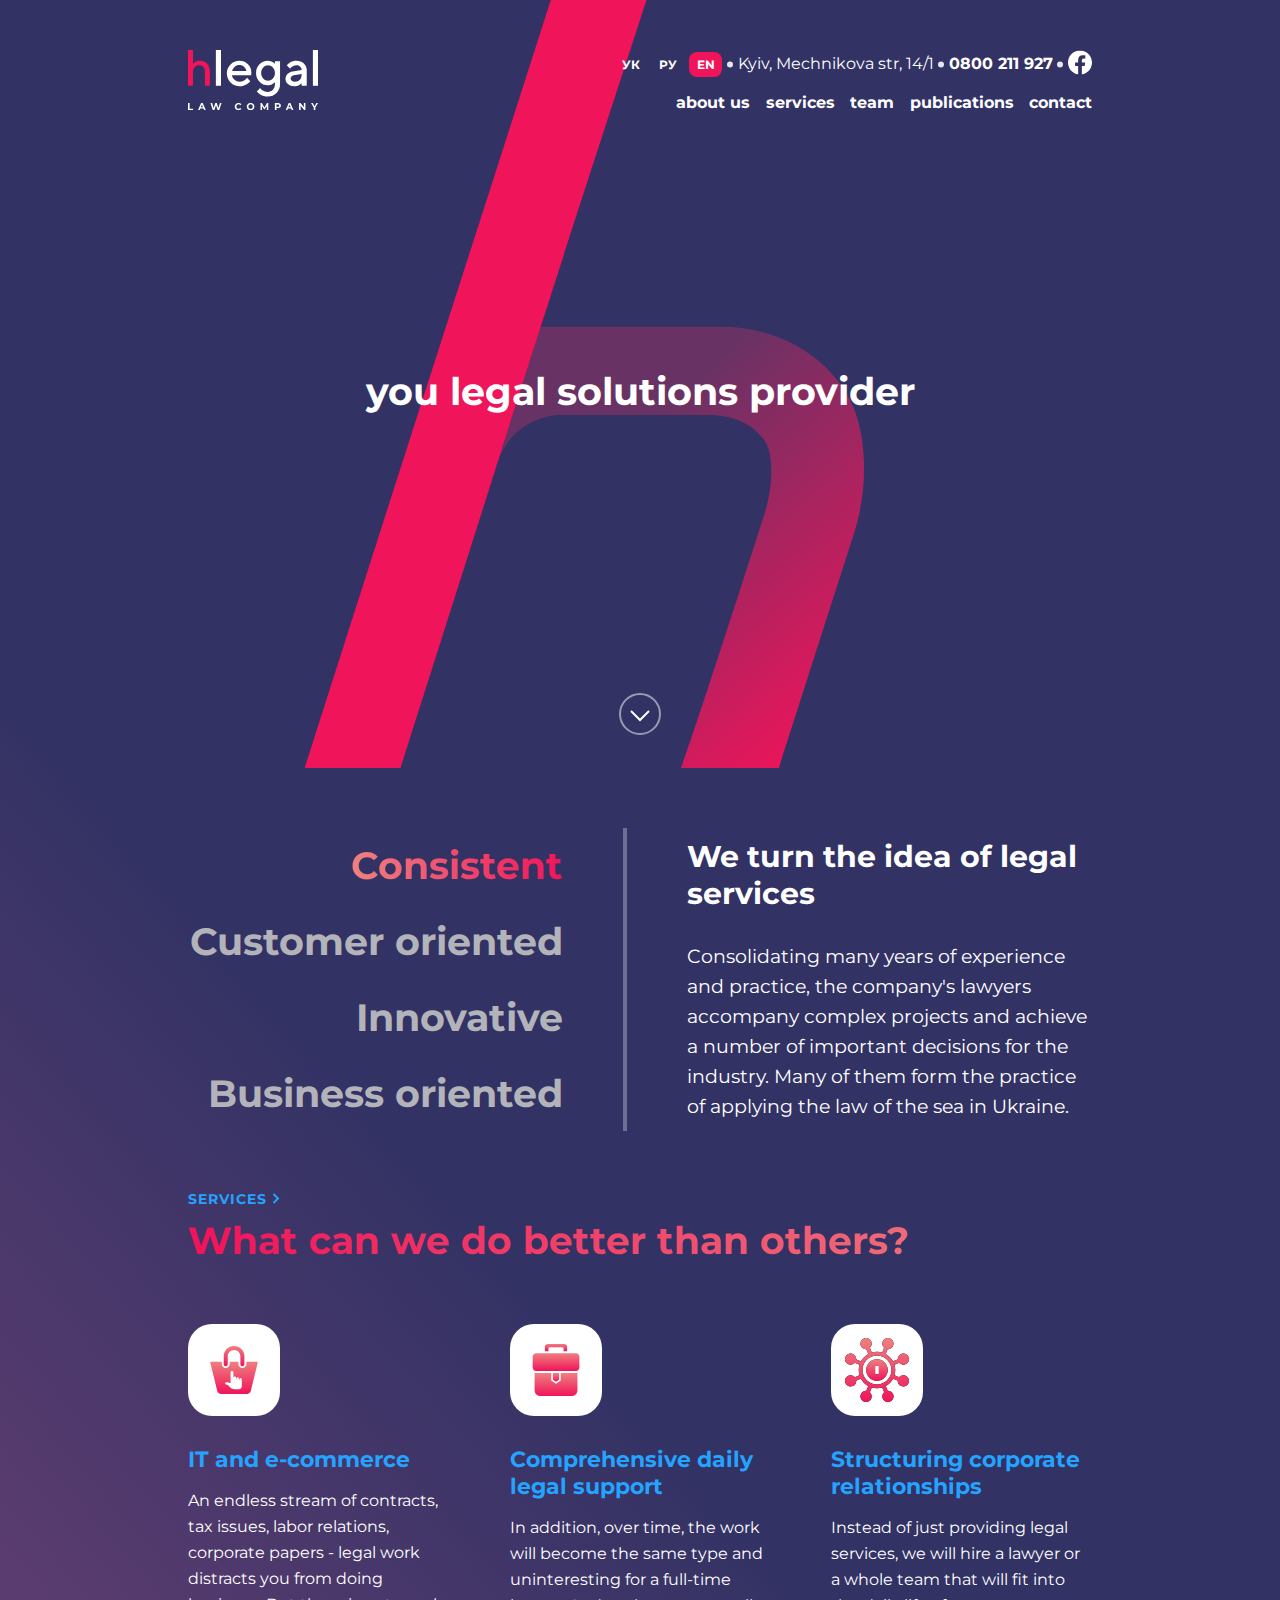
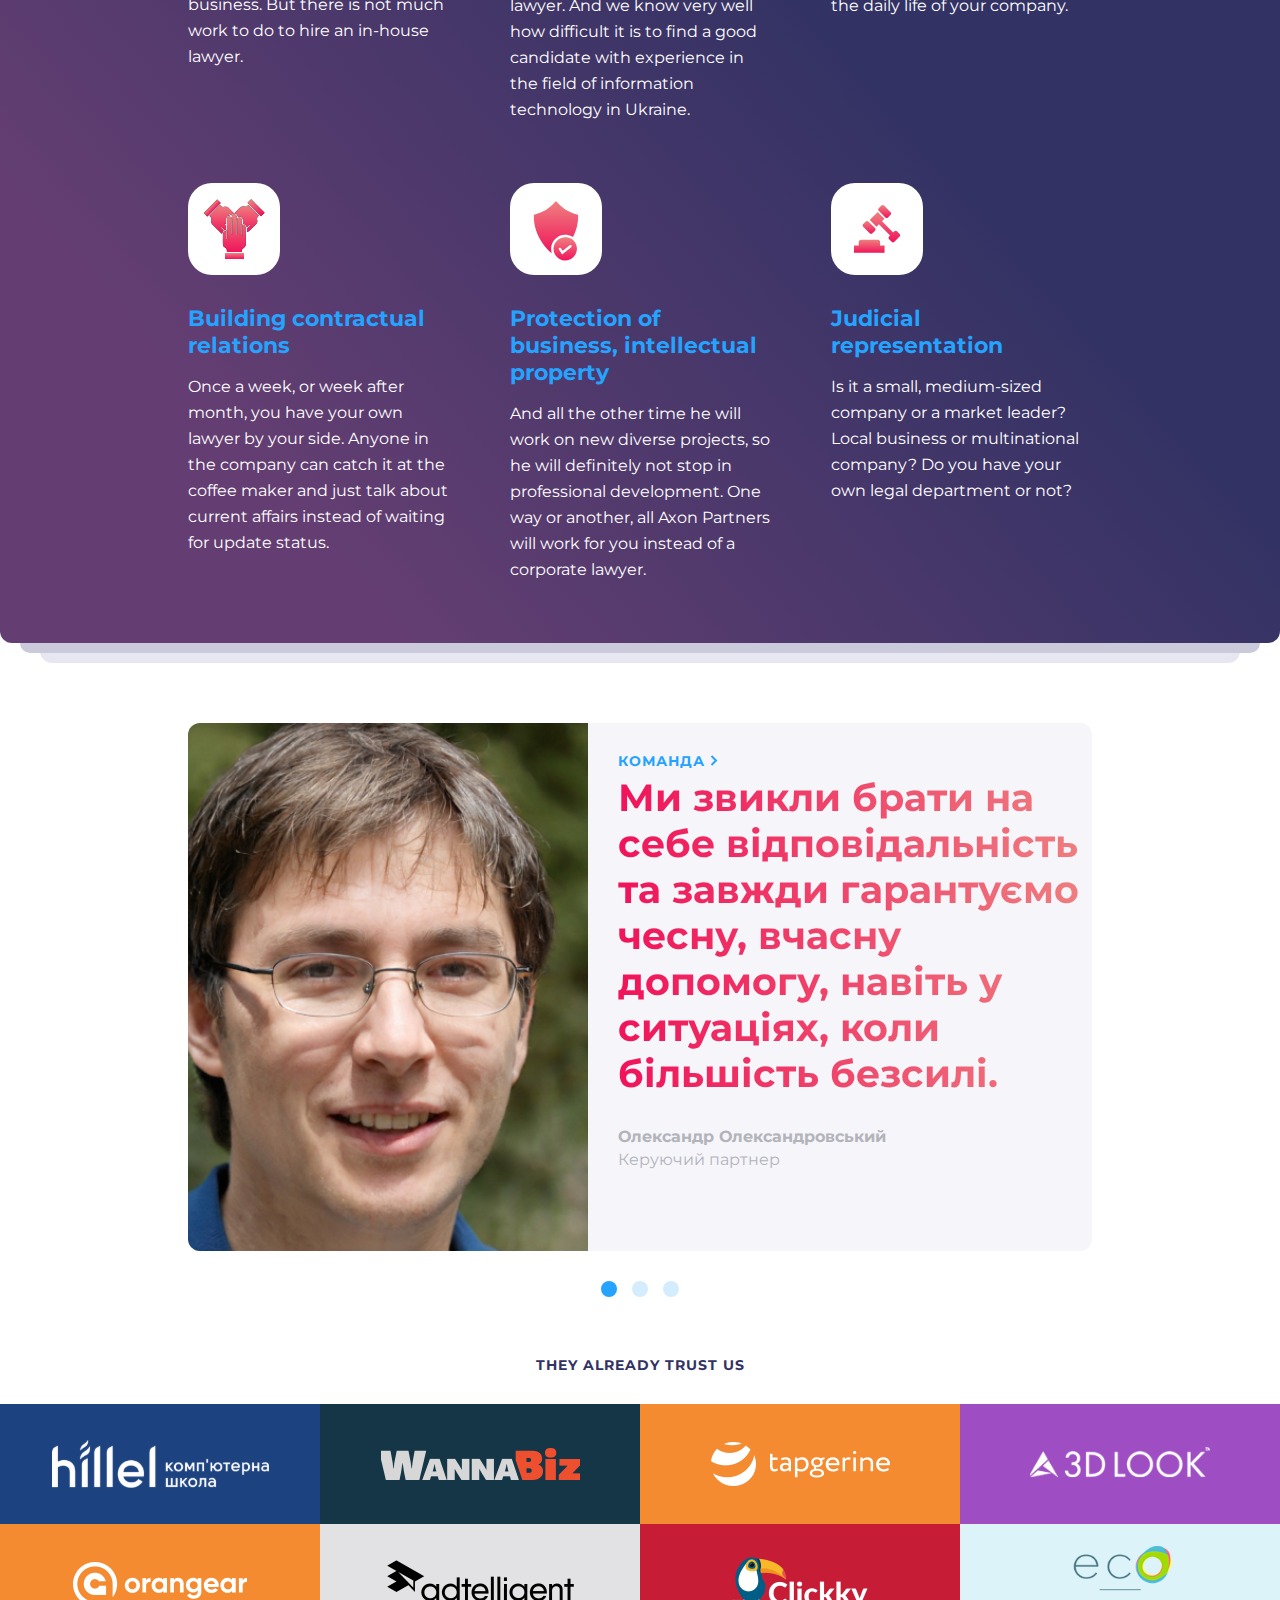
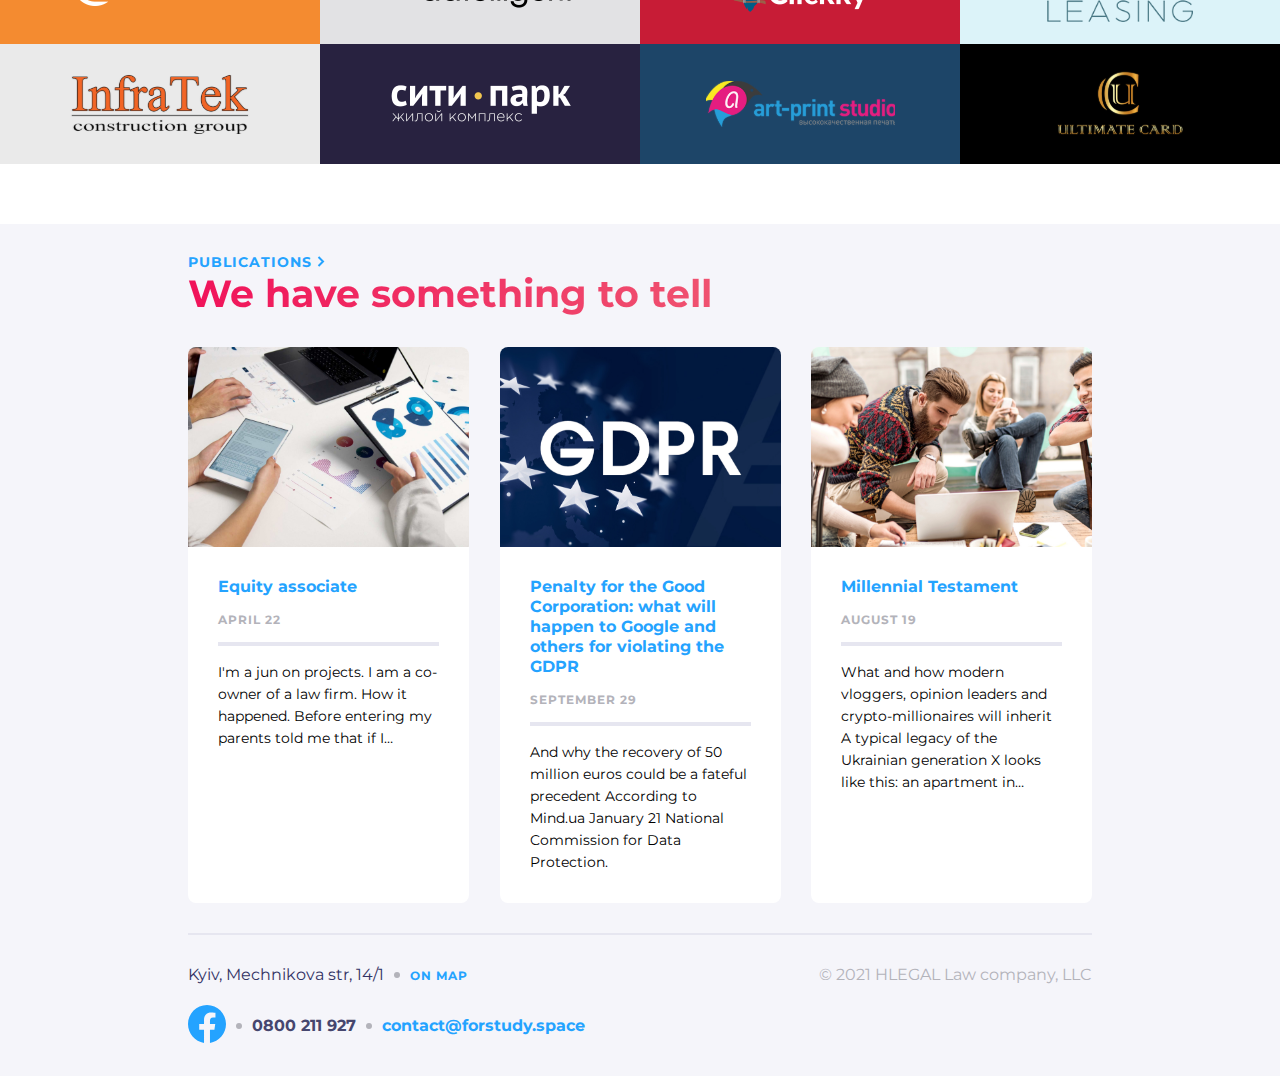
==== commit 160535a4: "v1.1" ====
--- a/index.html
+++ b/index.html
@@ -8,69 +8,98 @@
     <link rel="stylesheet" href="styles/CSS/style.css">
     <title>hlegal</title>
 </head>
-<body>
+<body id="body">
     <section class="main-content">
-        <div class="splash max-width">
-            <header class="header flex">
-                <div class="header__logo">
-                    <a href="index.html" class="header__logo-link">
-                        <img src="images/Logo.svg" alt="logo" class="header__logo-img">
-                    </a>
-                </div>
-                <div class="header__right-side flex">
-                    <div class="header__contacts flex">
+        <div class="splash">
+            <div class="header-mob">
+                <div class="top-bar flex">
+                    <div class="buttons-mob">
                         <button class="lang">УК</button>
                         <button class="lang">РУ</button>
                         <button class="lang lang-active">EN</button>
-                        <img src="images/icons/Dot_separator.svg" alt="dot" class="dot-separator">
-                        <p class="header-address">Kyiv, Mechnikova str, 14/1</p>
-                        <img src="images/icons/Dot_separator.svg" alt="dot" class="dot-separator">
-                        <a href="tel:+0800211927" class="header-tel">0800 211 927</a>
-                        <img src="images/icons/Dot_separator.svg" alt="dot" class="dot-separator">
-                        <a href="https://www.facebook.com/" class="fb-link" target="blank">
-                            <svg class="fb-logo-header" width="24" height="25" viewBox="0 0 24 25" 
-                            fill="none" xmlns="http://www.w3.org/2000/svg">
-                                <g clip-path="url(#clip0_34498_2871)">
-                                <path d="M24 12.5733C24 5.90541 18.6274 0.5 12 0.5C5.37258 0.5 0 5.90541 
-                                0 12.5733C0 18.5995 4.38823 23.5943 10.125 24.5V16.0633H7.07813V12.5733H10.125V9.91343C10.125 6.88755 
-                                11.9165 5.21615 14.6576 5.21615C15.9705 5.21615 17.3438 5.45195 17.3438 5.45195V8.42313H15.8306C14.3399 
-                                8.42313 13.875 9.35379 13.875 10.3086V12.5733H17.2031L16.6711 16.0633H13.875V24.5C19.6118 
-                                23.5943 24 18.5995 24 12.5733Z" fill="white"/>
-                                </g>
-                                <defs>
-                                <clipPath id="clip0_34498_2871">
-                                <rect width="24" height="24" fill="white" transform="translate(0 0.5)"/>
-                                </clipPath>
-                                </defs>
-                            </svg>
+                    </div>
+                    <a href="tel:+0800211927" class="header-tel">0800 211 927</a>
+                </div>
+                <div class="nav-mob flex">
+                    <div class="header__logo-mob">
+                        <a href="index.html" class="header__logo-link">
+                            <img src="images/Logo.svg" alt="logo" class="header__logo-img">
                         </a>
                     </div>
-                    <nav class="header__nav">
-                        <ul class="header__nav_ul flex">
-                            <li class="header__nav-item">
-                                <a href="" class="header__nav-link">about us</a>
-                            </li>
-                            <li class="header__nav-item">
-                                <a href="" class="header__nav-link">services</a>
-                            </li>
-                            <li class="header__nav-item">
-                                <a href="" class="header__nav-link">team</a>
-                            </li>
-                            <li class="header__nav-item">
-                                <a href="" class="header__nav-link">publications</a>
-                            </li>
-                            <li class="header__nav-item">
-                                <a href="" class="header__nav-link">contact</a>
-                            </li>
-                        </ul>
-                    </nav>
-                </div>
-            </header>
-            <p class="splash__text">you legal solutions provider</p>
-            <svg class="scroll" width="42" height="42" viewBox="0 0 42 42" fill="none" xmlns="http://www.w3.org/2000/svg">
-                <circle opacity="0.5" cx="21" cy="21" r="20" stroke="white" stroke-width="2"/>
-                <path d="M12 18L21 27L30 18" stroke="white" stroke-width="2"/>
-            </svg>
+                    <button class="nav__button-mob" id="nav__button-mob">
+                        <span></span>
+                    </button>
+                </div>
+            </div>
+            <div class="max-width">
+                <header class="header flex">
+                    <div class="header__logo">
+                        <a href="index.html" class="header__logo-link">
+                            <img src="images/Logo.svg" alt="logo" class="header__logo-img">
+                        </a>
+                    </div>
+                    <div class="header__right-side flex">
+                        <div class="header__contacts flex">
+                            <button class="lang">УК</button>
+                            <button class="lang">РУ</button>
+                            <button class="lang lang-active">EN</button>
+                            <img src="images/icons/Dot_separator.svg" alt="dot" class="dot-separator">
+                            <p class="header-address">Kyiv, Mechnikova str, 14/1</p>
+                            <img src="images/icons/Dot_separator.svg" alt="dot" class="dot-separator">
+                            <a href="tel:+0800211927" class="header-tel">0800 211 927</a>
+                            <img src="images/icons/Dot_separator.svg" alt="dot" class="dot-separator">
+                            <a href="https://www.facebook.com/" class="fb-link" target="blank">
+                                <svg class="fb-logo-header" width="24" height="25" viewBox="0 0 24 25" 
+                                fill="none" xmlns="http://www.w3.org/2000/svg">
+                                    <g clip-path="url(#clip0_34498_2871)">
+                                    <path d="M24 12.5733C24 5.90541 18.6274 0.5 12 0.5C5.37258 0.5 0 5.90541 
+                                    0 12.5733C0 18.5995 4.38823 23.5943 10.125 24.5V16.0633H7.07813V12.5733H10.125V9.91343C10.125 6.88755 
+                                    11.9165 5.21615 14.6576 5.21615C15.9705 5.21615 17.3438 5.45195 17.3438 5.45195V8.42313H15.8306C14.3399 
+                                    8.42313 13.875 9.35379 13.875 10.3086V12.5733H17.2031L16.6711 16.0633H13.875V24.5C19.6118 
+                                    23.5943 24 18.5995 24 12.5733Z" fill="white"/>
+                                    </g>
+                                    <defs>
+                                    <clipPath id="clip0_34498_2871">
+                                    <rect width="24" height="24" fill="white" transform="translate(0 0.5)"/>
+                                    </clipPath>
+                                    </defs>
+                                </svg>
+                            </a>
+                        </div>
+                        <div class="header__logo-mob">
+                            <a href="index.html" class="header__logo-link">
+                                <img src="images/Logo.svg" alt="logo" class="header__logo-img">
+                            </a>
+                        </div>
+                        <nav class="header__nav">
+                            <ul class="header__nav_ul flex">
+                                <li class="header__nav-item">
+                                    <a href="pages/about.html" class="header__nav-link">about us</a>
+                                </li>
+                                <li class="header__nav-item">
+                                    <a href="" class="header__nav-link">services</a>
+                                </li>
+                                <li class="header__nav-item">
+                                    <a href="" class="header__nav-link">team</a>
+                                </li>
+                                <li class="header__nav-item">
+                                    <a href="pages/publications.html" class="header__nav-link">publications</a>
+                                </li>
+                                <li class="header__nav-item">
+                                    <a class="header__nav-link" id="contact">contact</a>
+                                </li>
+                            </ul>
+                        </nav>
+                    </div>
+                </header>
+                <span class="splash__text">you legal solutions provider</span>
+                <span class="scroll-item">
+                    <svg class="scroll" width="42" height="42" viewBox="0 0 42 42" fill="none" xmlns="http://www.w3.org/2000/svg">
+                        <circle opacity="0.5" cx="21" cy="21" r="20" stroke="white" stroke-width="2"/>
+                        <path d="M12 18L21 27L30 18" stroke="white" stroke-width="2"/>
+                    </svg>
+                </span>
+            </div>
         </div>
         <div class="experience flex max-width">
             <ul class="experience__list flex">
@@ -80,6 +109,7 @@
                 <li><a href="" class="experience__link">Business oriented</a></li>
             </ul>
             <img src="images/vertical-line.svg" class="experience__vert-line">
+            <hr class="experience__line">
             <div class="experience__content">
                 <h2 class="experience__title">We turn the idea of legal services</h2>
                 <p class="experience__text">
@@ -211,7 +241,8 @@
             <div class="client-card">
                 <a href="" class="card-3dlook">
                     <img src="images/clients/3dlook.svg" alt="3dlook" class="client-card__img">
-                </a></div>
+                </a>
+            </div>
             <div class="client-card">
                 <a href="" class="card-orangear">
                     <img src="images/clients/orangear.svg" alt="orangear" class="client-card__img">
@@ -256,7 +287,7 @@
     </article>
     <article class="recommended">
         <div class="max-width">
-            <a href="" class="recommended__link">Publications
+            <a href="pages/publications.html" class="recommended__link">Publications
                 <svg class="arrow" width="8" height="11" viewBox="0 0 8 11" fill="none" xmlns="http://www.w3.org/2000/svg">
                     <path d="M1.5 1L6 5.5L1.5 10" stroke="#24A3FF" stroke-width="2"/>
                 </svg>
@@ -317,21 +348,13 @@
                 <p class="copyrights">© 2021 HLEGAL Law company, LLC</p>
                 </div>
                 <div class="footer-content__contacts flex">
-                    <a href="https://www.facebook.com/" class="fb-link" target="blank">
-                        <svg class="fb-logo-footer" width="24" height="25" viewBox="0 0 24 25" 
-                        fill="none" xmlns="http://www.w3.org/2000/svg">
-                            <g clip-path="url(#clip0_34498_2871)">
-                            <path d="M24 12.5733C24 5.90541 18.6274 0.5 12 0.5C5.37258 0.5 0 5.90541 
-                            0 12.5733C0 18.5995 4.38823 23.5943 10.125 24.5V16.0633H7.07813V12.5733H10.125V9.91343C10.125 6.88755 
-                            11.9165 5.21615 14.6576 5.21615C15.9705 5.21615 17.3438 5.45195 17.3438 5.45195V8.42313H15.8306C14.3399 
-                            8.42313 13.875 9.35379 13.875 10.3086V12.5733H17.2031L16.6711 16.0633H13.875V24.5C19.6118 
-                            23.5943 24 18.5995 24 12.5733Z" fill="white"/>
-                            </g>
-                            <defs>
-                            <clipPath id="clip0_34498_2871">
-                            <rect width="24" height="24" fill="white" transform="translate(0 0.5)"/>
-                            </clipPath>
-                        </defs>
+                    <a href="https://www.facebook.com/" class="fb-link-footer" target="blank">
+                        <svg class="fb-logo-footer" width="38" height="38" viewBox="0 0 38 38" fill="none" xmlns="http://www.w3.org/2000/svg">
+                            <path d="M38 19.1161C38 8.55857 29.4934 0 19 0C8.50658 0 0 8.55857 0 19.1161C0 
+                            28.6575 6.94803 36.5659 16.0312 38V24.6419H11.207V19.1161H16.0312V14.9046C16.0312 
+                            10.1136 18.8678 7.46723 23.2078 7.46723C25.2866 7.46723 27.4609 7.84059 27.4609 
+                            7.84059V12.545H25.0651C22.7048 12.545 21.9688 14.0185 21.9688 15.5302V19.1161H27.2383L26.3959 
+                            24.6419H21.9688V38C31.052 36.5659 38 28.6575 38 19.1161Z" fill="#24A3FF"/>
                         </svg>
                     </a>
                     <img src="images/icons/Dot_separator_grey.svg" alt="dot" class="dot-footer">
@@ -339,9 +362,49 @@
                     <img src="images/icons/Dot_separator_grey.svg" alt="dot" class="dot-footer">
                     <a class="footer-mail" href="mailto:">contact@forstudy.space</a>
                 </div>
+                <p class="copyrights-mob">© 2021 HLEGAL Law company, LLC</p>
             </div>
         </div>
         </div>
     </footer>
+    <div class="nav-mob-container flex" id="nav-mob">
+        <div class="nav-mob-open">
+            <ul class="nav-mob__list flex">
+                <li class="nav-mob__item">
+                    <a href="pages/about.html" class="nav-mob__link">about us</a>
+                </li>
+                <li class="nav-mob__item">
+                    <a href="" class="nav-mob__link">services</a>
+                </li>
+                <li class="nav-mob__item">
+                    <a href="" class="nav-mob__link">team</a>
+                </li>
+                <li class="nav-mob__item">
+                    <a href="pages/publications.html" class="nav-mob__link">publications</a>
+                </li>
+                <li class="nav-mob__item">
+                    <a class="nav-mob__link" id="contact-mob">contact</a>
+                </li>
+            </ul>
+        </div>
+    </div>
+    <div class="modal-container" id="modal">
+        <div class="modal">
+            <p class="modal__title">We would like to help you</p>
+            <svg id="modal-close" class="modal__close" width="32" height="32" viewBox="0 0 32 32" fill="none" xmlns="http://www.w3.org/2000/svg">
+                <path d="M7 7L25 25" stroke="#EC6F5D" stroke-width="2"/>
+                <path d="M25 7L7 25" stroke="#EC6F5D" stroke-width="2"/>
+            </svg>
+            <form action="" method="post">
+                <input name="Name" class="modal__input" placeholder="Name" type="text">
+                <textarea name="Message" id="" class="modal__textarea" rows="1" placeholder="Message"></textarea>
+                <h3 class="modal__question">How to answer you?</h3>
+                <input class="modal__input" type="tel" name="phone" id="" placeholder="Phone number">
+                <input class="modal__input" type="email" placeholder="Email">
+                <input class="modal__button" type="submit" value="Send message">
+            </form>
+        </div>
+    </div>
+    <script src="script.js"></script>
 </body>
 </html>--- a/styles/CSS/style.css
+++ b/styles/CSS/style.css
@@ -7,16 +7,20 @@
   padding: 0 15px; }
 
 a {
-  text-decoration: none;
-  font-family: 'Montserrat'; }
+  text-decoration: none; }
 
 .header {
   justify-content: space-between;
   padding-top: 50px; }
 
+.header-mob {
+  display: none; }
+
 .header__logo-link {
-  display: block;
-  width: 130px; }
+  display: block; }
+
+.header__logo-mob {
+  display: none; }
 
 .header__right-side {
   flex-direction: column;
@@ -86,13 +90,17 @@
 .dot-separator {
   width: 6px; }
 
+.footer {
+  background-color: #F5F5FA; }
+
 .footer__line {
   height: 2px;
   background-color: #E6E6F0;
-  border: none; }
+  border: none;
+  margin: 0; }
 
 .footer-content {
-  margin: 30px 0; }
+  padding: 30px 0; }
 
 .footer-content__address {
   align-items: center;
@@ -118,6 +126,11 @@
 .footer-content__contacts {
   align-items: center; }
 
+.fb-link-footer {
+  display: block;
+  text-decoration: none;
+  width: 38px; }
+
 .fb-logo-footer path {
   fill: #24A3FF; }
 .fb-logo-footer:hover path {
@@ -151,6 +164,9 @@
 .dot-footer {
   margin: 0 10px;
   width: 6px; }
+
+.copyrights-mob {
+  display: none; }
 
 .clients__title {
   font-family: 'Montserrat';
@@ -172,12 +188,16 @@
   overflow: hidden; }
 
 .clients__cards a {
+  display: block;
   height: 120px;
   text-align: center;
   display: flex;
   justify-content: center;
   align-items: center;
-  width: 430px; }
+  min-width: 256px; }
+
+.client-card {
+  width: 25%; }
 
 .card-hillel {
   background-color: #1C4280; }
@@ -214,6 +234,160 @@
 
 .card-ultimatecard {
   background-color: #000; }
+
+.modal-container {
+  position: fixed;
+  background-color: #323264f1;
+  width: 100vw;
+  height: 100vh;
+  top: 0;
+  display: none;
+  z-index: 1000;
+  overflow: scroll; }
+
+.active-modal {
+  display: flex; }
+
+.modal {
+  overflow: auto;
+  margin: auto;
+  padding: 30px;
+  width: 650px;
+  position: relative;
+  background: #F5F5FA;
+  box-shadow: 0px 15px 80px rgba(40, 40, 86, 0.5);
+  border-radius: 12px; }
+
+.modal__title {
+  font-family: 'Montserrat';
+  font-weight: 700;
+  font-size: 38px;
+  line-height: 46px;
+  background: linear-gradient(90.13deg, #F0145A 0.84%, #EF8080 99.96%);
+  -webkit-background-clip: text;
+  -webkit-text-fill-color: transparent;
+  background-clip: text;
+  margin-bottom: 30px; }
+  @media (max-width: 519px) {
+    .modal__title {
+      font-size: 30px;
+      line-height: 37px; } }
+
+.modal__close {
+  position: absolute;
+  right: 3%;
+  top: 3%;
+  cursor: pointer; }
+
+.modal__question {
+  font-family: 'Montserrat';
+  font-weight: 700;
+  font-size: 14px;
+  line-height: 17px;
+  letter-spacing: 1px;
+  text-transform: uppercase;
+  color: #B3B3BA;
+  margin-bottom: 15px; }
+
+.modal__input {
+  font-family: 'Montserrat';
+  font-weight: 400;
+  font-size: 16px;
+  line-height: 26px;
+  color: #B3B3BA;
+  border: 1px solid #FFFFFF;
+  border-radius: 8px;
+  padding: 15px;
+  width: 100%;
+  margin-bottom: 15px; }
+  .modal__input:nth-of-type(3) {
+    margin-bottom: 30px; }
+
+.modal__textarea {
+  font-family: 'Montserrat';
+  font-weight: 400;
+  font-size: 16px;
+  line-height: 26px;
+  color: #B3B3BA;
+  border: 1px solid #FFFFFF;
+  border-radius: 8px;
+  padding: 15px;
+  width: 100%;
+  height: 130px;
+  margin-bottom: 30px;
+  resize: none; }
+
+.modal__button {
+  background: #24A3FF;
+  box-shadow: 0px 0px 20px rgba(36, 163, 255, 0.5);
+  border-radius: 12px;
+  width: 100%;
+  height: 56px;
+  font-family: 'Montserrat';
+  font-weight: 700;
+  font-size: 16px;
+  line-height: 20px;
+  color: #fff;
+  cursor: pointer; }
+
+#contact, #contact-mob {
+  cursor: pointer; }
+
+@media (max-width: 680px) {
+  .modal {
+    border-radius: 0;
+    margin: 0;
+    width: 100%; } }
+.nav-mob-container {
+  background-color: #323264;
+  position: fixed;
+  top: 0;
+  width: 100vw;
+  height: 100vh;
+  padding: 15px;
+  justify-content: center;
+  transition: .25s ease-in-out;
+  left: -100%;
+  top: 100%;
+  z-index: -5; }
+
+.nav-mob-container-open {
+  transform: translate(100%, -100%);
+  z-index: 998; }
+
+.nav-mob-open {
+  margin-top: 60px;
+  height: 280px;
+  width: 100%;
+  background-color: #fff;
+  border-radius: 12px;
+  padding: 30px 15px; }
+
+.nav-mob__list {
+  flex-direction: column;
+  align-items: center; }
+  .nav-mob__list li {
+    width: 100%; }
+
+.nav-mob__link {
+  display: block;
+  background: #F5F5FA;
+  border-radius: 12px;
+  font-family: 'Montserrat';
+  font-weight: 700;
+  font-size: 24px;
+  line-height: 29px;
+  color: #24A3FF;
+  width: 100%;
+  text-align: center;
+  margin-top: 15px; }
+  .nav-mob__link:active {
+    background: #E6E6F0; }
+  .nav-mob__link.active-nav-link {
+    color: #F0145A; }
+
+.no-overflow {
+  overflow: hidden; }
 
 @font-face {
   font-family: 'Montserrat';
@@ -238,18 +412,8 @@
     bottom: 0;
     position: absolute;
     z-index: -1;
-    -moz-border-radius: 0 0 12px 12px;
-    /* FF1+ */
-    -webkit-border-radius: 0 0 12px 12px;
-    /* Saf3+, Chrome */
     border-radius: 0 0 12px 12px;
-    /* Opera 10.5, IE 9 */
-    -moz-box-shadow: 0px 10px 0 #CACADB;
-    /* FF3.5+ */
-    -webkit-box-shadow: 0px 10px 0 #CACADB;
-    /* Saf3.0+, Chrome */
     box-shadow: 0px 10px 0 #CACADB;
-    /* Opera 10.5, IE 9.0 */
     left: 50%;
     transform: translate(-50%); }
   .main-content:before {
@@ -259,18 +423,8 @@
     bottom: -10px;
     position: absolute;
     z-index: -2;
-    -moz-border-radius: 0 0 12px 12px;
-    /* FF1+ */
-    -webkit-border-radius: 0 0 12px 12px;
-    /* Saf3+, Chrome */
     border-radius: 0 0 12px 12px;
-    /* Opera 10.5, IE 9 */
-    -moz-box-shadow: 0px 10px 0 #E7E7F2;
-    /* FF3.5+ */
-    -webkit-box-shadow: 0px 10px 0 #E7E7F2;
-    /* Saf3.0+, Chrome */
     box-shadow: 0px 10px 0 #E7E7F2;
-    /* Opera 10.5, IE 9.0 */
     left: 50%;
     transform: translate(-50%); }
 
@@ -290,14 +444,22 @@
   line-height: 46px;
   color: #fff;
   position: absolute;
-  left: 33%;
-  top: 48%; }
-
-.scroll {
+  left: 0;
+  right: 0;
+  top: 48%;
+  margin: 0 100px; }
+  @media (max-width: 519px) {
+    .splash__text {
+      font-size: 30px;
+      line-height: 37px; } }
+
+.scroll-item {
   margin-bottom: 30px;
   cursor: pointer;
   position: absolute;
-  bottom: 0%; }
+  bottom: 0;
+  right: 0;
+  left: 0; }
 
 .scroll:hover circle, .scroll:hover path {
   stroke: #F0145A; }
@@ -323,6 +485,10 @@
   font-size: 38px;
   line-height: 46px;
   color: #B3B3BA; }
+  @media (max-width: 519px) {
+    .experience__link {
+      font-size: 30px;
+      line-height: 37px; } }
   .experience__link:hover {
     color: #F0145A; }
 
@@ -336,12 +502,19 @@
   margin: 0 60px;
   height: 303px; }
 
+.experience__line {
+  display: none; }
+
 .experience__title {
   font-family: 'Montserrat';
   font-weight: 700;
   font-size: 30px;
   line-height: 37px;
   color: #fff; }
+  @media (max-width: 519px) {
+    .experience__title {
+      font-size: 20px;
+      line-height: 24px; } }
 
 .experience__text {
   font-family: 'Montserrat';
@@ -376,6 +549,10 @@
   -webkit-text-fill-color: transparent;
   background-clip: text;
   margin-top: 10px; }
+  @media (max-width: 519px) {
+    .services__title {
+      font-size: 30px;
+      line-height: 37px; } }
 
 .services__cards {
   flex-wrap: wrap;
@@ -412,7 +589,8 @@
 
 .team-card {
   background-color: #F5F5FA;
-  border-radius: 0 12px 12px 0; }
+  border-radius: 12px;
+  overflow: hidden; }
 
 .team-card__info {
   padding: 30px 0; }
@@ -422,7 +600,6 @@
   width: 400px;
   height: 298px;
   object-fit: cover;
-  border-radius: 12px 0px 0px 12px;
   margin-right: 30px;
   flex-shrink: 0; }
 
@@ -449,6 +626,10 @@
   background-clip: text;
   margin-top: 5px;
   margin-bottom: 30px; }
+  @media (max-width: 519px) {
+    .team-card__title {
+      font-size: 30px;
+      line-height: 37px; } }
 
 .team-card__name {
   font-family: 'Montserrat';
@@ -506,6 +687,10 @@
   -webkit-text-fill-color: transparent;
   background-clip: text;
   margin-bottom: 30px; }
+  @media (max-width: 519px) {
+    .recommended__title {
+      font-size: 30px;
+      line-height: 37px; } }
 
 .recommended__cards {
   justify-content: space-between; }
@@ -523,11 +708,10 @@
 .recommended-card__img {
   display: block;
   object-fit: cover;
-  height: 200px;
-  margin-bottom: 30px; }
+  height: 200px; }
 
 .recommended-card-info {
-  padding: 0 30px; }
+  padding: 30px; }
 
 .recommended-card__link {
   font-family: 'Montserrat';
@@ -559,4 +743,243 @@
   line-height: 22px;
   color: #000; }
 
+@media (max-width: 1919px) {
+  .max-width {
+    max-width: 1350px; }
+
+  .splash {
+    height: 800px; }
+
+  .experience {
+    width: 1080px; }
+
+  .service-card {
+    width: 400px; }
+
+  .team-card__photo {
+    height: 344px; }
+
+  .recommended-card {
+    width: 420px; }
+
+  .clients__cards {
+    border-radius: 0;
+    justify-content: center; } }
+@media (max-width: 1750px) {
+  .clients__cards {
+    border-radius: 0;
+    justify-content: center; } }
+@media (max-width: 1439px) {
+  .max-width {
+    max-width: 934px; }
+
+  .splash {
+    height: 768px; }
+
+  .experience {
+    width: 904px; }
+
+  .service-card {
+    width: 261px; }
+
+  .team-card__photo {
+    height: 528px; }
+
+  .recommended-card {
+    width: 281px; } }
+@media (max-width: 1023px) {
+  .max-width {
+    max-width: 678px; }
+
+  .splash {
+    height: 1024px; }
+
+  .header {
+    justify-content: flex-start; }
+
+  .header__right-side {
+    align-items: flex-start; }
+
+  .header__logo {
+    display: none; }
+
+  .header__logo-mob {
+    display: block;
+    margin: 30px 0; }
+
+  .header__nav_ul {
+    margin: 0; }
+
+  .experience {
+    width: 100%;
+    flex-direction: column;
+    padding-left: 15px;
+    padding-right: 15px; }
+
+  .experience__list {
+    width: 100%;
+    overflow-x: scroll;
+    flex-direction: row;
+    align-items: center; }
+    .experience__list li:not(:first-of-type) {
+      margin: 0;
+      flex-shrink: 0;
+      margin-left: 30px; }
+
+  .experience__vert-line {
+    display: none; }
+
+  .experience__line {
+    display: block;
+    height: 4px;
+    background-color: rgba(255, 255, 255, 0.3);
+    border: none;
+    width: 100%;
+    margin: 60px 0; }
+
+  .service-card {
+    width: 294px; }
+
+  .team-card__photo {
+    height: 500px;
+    width: 648px;
+    margin: 0; }
+
+  .team-card {
+    flex-direction: column; }
+
+  .team-card__info {
+    padding: 30px; }
+
+  .client-card {
+    width: auto; }
+
+  .recommended__cards {
+    flex-wrap: wrap; }
+
+  .recommended-card {
+    width: 309px; }
+    .recommended-card:last-of-type {
+      width: 648px;
+      margin-top: 30px; } }
+@media (max-width: 670px) {
+  .max-width {
+    width: 530px; }
+
+  .services__cards {
+    justify-content: center; }
+
+  .recommended__cards {
+    flex-direction: column;
+    align-items: center;
+    margin: 0 auto; }
+
+  .recommended-card {
+    width: 315px; }
+    .recommended-card:nth-of-type(2) {
+      margin-top: 30px; }
+    .recommended-card:nth-of-type(3) {
+      width: 315px; }
+
+  .footer-content, .footer-content__address, .footer-content__contacts {
+    display: flex;
+    flex-direction: column;
+    align-items: center; }
+
+  .footer-tel {
+    margin: 10px 0; }
+
+  .dot-footer {
+    display: none; }
+
+  .copyrights {
+    display: none; }
+
+  .copyrights-mob {
+    display: block;
+    font-family: 'Montserrat';
+    font-weight: 400;
+    font-size: 16px;
+    line-height: 20px;
+    color: #B3B3BA;
+    text-decoration: none;
+    margin-top: 30px; } }
+@media (max-width: 519px) {
+  .max-width {
+    max-width: 345px; }
+
+  .splash {
+    height: 600px; }
+
+  .header {
+    display: none; }
+
+  .header-mob {
+    display: block; }
+
+  .top-bar {
+    background: rgba(245, 245, 250, 0.2);
+    padding: 10px 0;
+    justify-content: space-between;
+    padding: 10px 15px;
+    align-items: center; }
+
+  .nav-mob {
+    justify-content: space-between;
+    align-items: center;
+    padding: 15px; }
+
+  .header__logo-mob {
+    margin: 0; }
+
+  .nav__button-mob {
+    position: relative;
+    border: none;
+    background: none;
+    width: 32px;
+    height: 32px;
+    cursor: pointer;
+    display: block;
+    color: #fff;
+    z-index: 999; }
+    .nav__button-mob span, .nav__button-mob::before, .nav__button-mob::after {
+      content: "";
+      width: 18px;
+      height: 2px;
+      position: absolute;
+      background: currentColor;
+      margin: -1px 0 0 -10px;
+      transition: .25s ease-in-out; }
+    .nav__button-mob::before {
+      transform: translateY(-6px); }
+    .nav__button-mob::after {
+      transform: translateY(6px); }
+    .nav__button-mob:active {
+      background: #E6E6F0;
+      border-radius: 8px; }
+
+  .if-nav-mob-open {
+    z-index: 999; }
+    .if-nav-mob-open span {
+      visibility: hidden; }
+    .if-nav-mob-open::after {
+      transform: rotate(-135deg);
+      color: #F0145A; }
+    .if-nav-mob-open::before {
+      transform: rotate(135deg);
+      color: #F0145A; }
+
+  .splash__text {
+    top: 36%; }
+
+  .team-card__photo {
+    width: 315px; }
+
+  .clients__cards {
+    height: 720px;
+    overflow-y: scroll; }
+
+  .client-card {
+    width: 375px; } }
+
 /*# sourceMappingURL=style.css.map */
